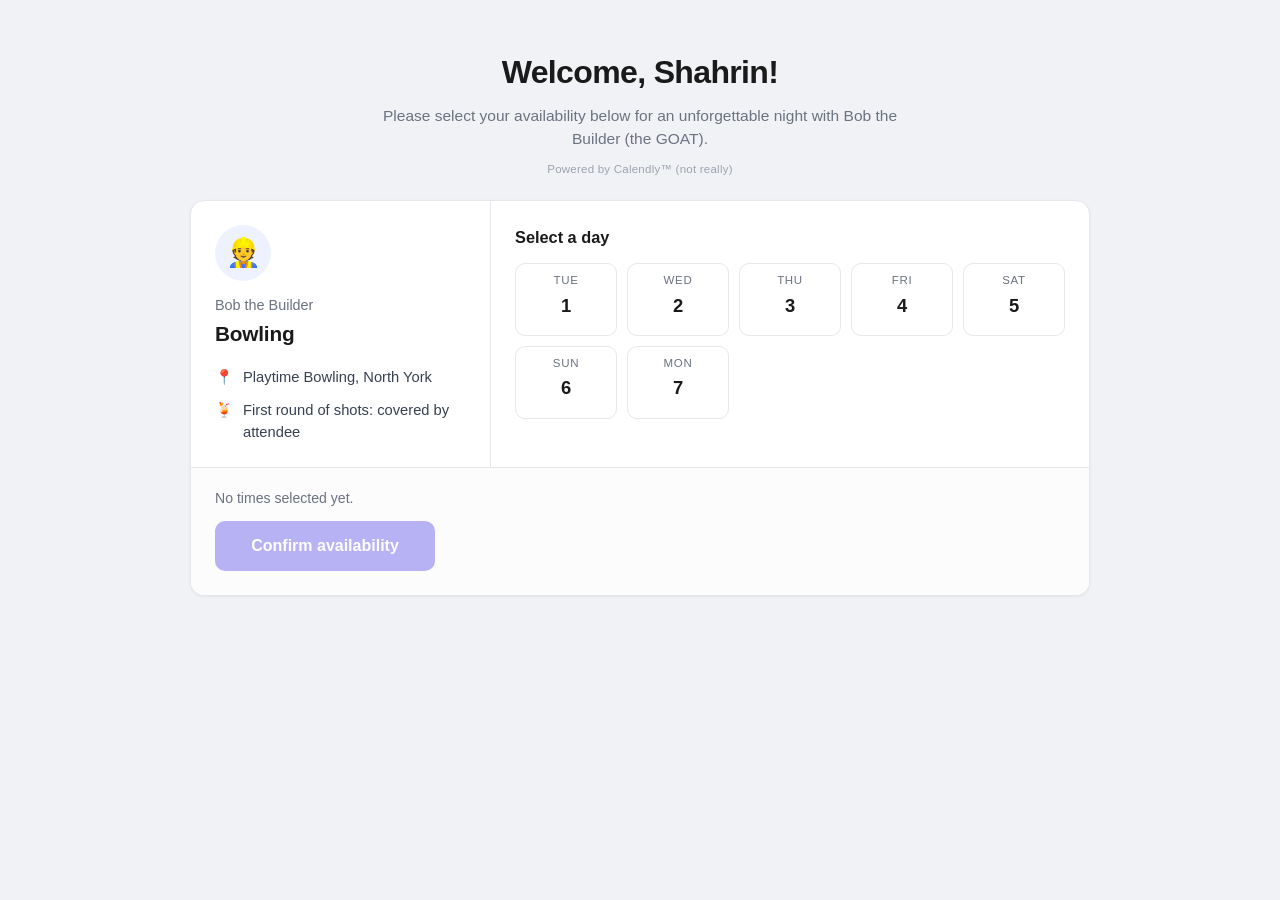
==== bowling/index.html @ 5fff3779 "Add bowling booking page" ====
<!DOCTYPE html>
<html lang="en">
<head>
<meta charset="utf-8">
<meta name="viewport" content="width=device-width, initial-scale=1">
<title>Bowling with Bob the Builder</title>
<style>
  :root{
    --accent:#4f46e5;
    --accent-soft:#eef2ff;
    --ink:#1a1a1a;
    --muted:#6b7280;
    --line:#e5e7eb;
    --bg:#f1f2f6;
  }
  *{box-sizing:border-box;-webkit-tap-highlight-color:transparent}
  body{
    margin:0;padding:20px 14px 48px;
    background:var(--bg);color:var(--ink);
    font-family:-apple-system,BlinkMacSystemFont,"Segoe UI",Roboto,Helvetica,Arial,sans-serif;
    line-height:1.5;
  }
  .wrap{max-width:900px;margin:0 auto}
  header{text-align:center;margin:8px 0 22px}
  h1{font-size:1.6rem;margin:0 0 8px;letter-spacing:-.02em}
  .sub{color:var(--muted);margin:0 auto;max-width:34em;font-size:.97rem}
  .fine{color:#9ca3af;font-size:.72rem;margin-top:10px;letter-spacing:.02em}
  .card{
    background:#fff;border:1px solid var(--line);border-radius:14px;
    box-shadow:0 1px 3px rgba(16,24,40,.06);overflow:hidden;
  }
  .grid{display:flex;flex-direction:column}
  .host{padding:24px;border-bottom:1px solid var(--line)}
  .avatar{
    width:56px;height:56px;border-radius:50%;background:var(--accent-soft);
    display:flex;align-items:center;justify-content:center;font-size:28px;margin-bottom:14px;
  }
  .hostname{color:var(--muted);font-size:.9rem;margin:0}
  .event{font-size:1.3rem;font-weight:650;margin:2px 0 16px;letter-spacing:-.01em}
  .meta{list-style:none;padding:0;margin:0;display:grid;gap:11px}
  .meta li{display:flex;gap:10px;font-size:.92rem;color:#374151;align-items:flex-start}
  .meta span.ico{flex:0 0 1.2em}
  .picker{padding:24px}
  .label{font-weight:650;font-size:1.02rem;margin:0 0 14px}
  .dates{display:grid;grid-template-columns:repeat(auto-fit,minmax(88px,1fr));gap:10px}
  .date{
    min-height:62px;border:1px solid var(--line);background:#fff;border-radius:10px;
    cursor:pointer;font:inherit;color:var(--ink);padding:8px 4px;
    display:flex;flex-direction:column;align-items:center;justify-content:center;gap:2px;
    transition:border-color .15s,background .15s;
  }
  .date .dow{font-size:.72rem;text-transform:uppercase;letter-spacing:.06em;color:var(--muted)}
  .date .num{font-size:1.15rem;font-weight:650}
  .date:hover{border-color:var(--accent);background:var(--accent-soft)}
  .date.open{border-color:var(--accent);background:var(--accent);color:#fff}
  .date.open .dow{color:rgba(255,255,255,.8)}
  .date.has{border-color:var(--accent)}
  .dot{width:5px;height:5px;border-radius:50%;background:var(--accent);margin-top:1px}
  .date.open .dot{background:#fff}
  .slots{margin-top:18px;display:none}
  .slots.show{display:block}
  .slots h3{font-size:.86rem;font-weight:650;color:var(--muted);margin:0 0 10px;text-transform:uppercase;letter-spacing:.05em}
  .slotgrid{display:grid;grid-template-columns:repeat(auto-fit,minmax(110px,1fr));gap:10px}
  .slot{
    min-height:46px;border:1px solid var(--accent);background:#fff;color:var(--accent);
    border-radius:10px;font:inherit;font-weight:600;cursor:pointer;
    transition:background .15s,color .15s;
  }
  .slot:hover{background:var(--accent-soft)}
  .slot.sel{background:var(--accent);color:#fff}
  .footer{padding:20px 24px 24px;border-top:1px solid var(--line);background:#fcfcfd}
  .count{font-size:.88rem;color:var(--muted);margin:0 0 12px;min-height:1.3em}
  .btn{
    width:100%;min-height:50px;border:0;border-radius:10px;background:var(--accent);color:#fff;
    font:inherit;font-weight:650;font-size:1rem;cursor:pointer;transition:opacity .15s;
  }
  .btn:disabled{opacity:.4;cursor:not-allowed}
  .btn.ghost{background:#fff;color:var(--accent);border:1px solid var(--accent);margin-top:12px}
  .done{padding:40px 24px;text-align:center;display:none}
  .done.show{display:block}
  .check{
    width:62px;height:62px;border-radius:50%;background:#ecfdf5;color:#059669;
    display:flex;align-items:center;justify-content:center;font-size:34px;margin:0 auto 18px;
  }
  .done h2{margin:0 0 8px;font-size:1.3rem;letter-spacing:-.01em}
  .done .list{
    list-style:none;padding:16px;margin:20px auto;max-width:360px;text-align:left;
    background:var(--accent-soft);border-radius:10px;display:grid;gap:8px;font-size:.93rem;
  }
  .done .note{color:var(--muted);font-size:.93rem;margin:0}
  .toast{
    position:fixed;left:50%;bottom:28px;transform:translate(-50%,20px);
    background:#111827;color:#fff;padding:10px 18px;border-radius:999px;font-size:.88rem;
    opacity:0;pointer-events:none;transition:opacity .2s,transform .2s;
  }
  .toast.show{opacity:1;transform:translate(-50%,0)}
  @media(min-width:760px){
    body{padding-top:40px}
    h1{font-size:2rem}
    .grid{flex-direction:row}
    .host{flex:0 0 300px;border-bottom:0;border-right:1px solid var(--line)}
    .picker{flex:1}
    .footer{padding:20px 24px 24px}
    .btn{width:auto;min-width:220px;padding:0 28px}
    .btn.ghost{margin-top:0;margin-left:12px}
  }
</style>
</head>
<body>
<div class="wrap">
  <header>
    <h1>Welcome, Shahrin!</h1>
    <p class="sub">Please select your availability below for an unforgettable night with Bob the Builder (the GOAT).</p>
    <p class="fine">Powered by Calendly&trade; (not really)</p>
  </header>

  <div class="card">
    <div id="booking">
      <div class="grid">
        <div class="host">
          <div class="avatar">&#128119;</div>
          <p class="hostname">Bob the Builder</p>
          <p class="event">Bowling</p>
          <ul class="meta">
            <li><span class="ico">&#128205;</span><span>Playtime Bowling, North York</span></li>
            <li><span class="ico">&#127865;</span><span>First round of shots: covered by attendee</span></li>
          </ul>
        </div>

        <div class="picker">
          <p class="label">Select a day</p>
          <div class="dates" id="dates"></div>
          <div class="slots" id="slots">
            <h3 id="slotsHead">Times</h3>
            <div class="slotgrid" id="slotgrid"></div>
          </div>
        </div>
      </div>
      <div class="footer">
        <p class="count" id="count">No times selected yet.</p>
        <button class="btn" id="confirm" disabled>Confirm availability</button>
      </div>
    </div>

    <div class="done" id="done">
      <div class="check">&#10003;</div>
      <h2>Booking request received.</h2>
      <ul class="list" id="picks"></ul>
      <p class="note">Bob has been notified. He is already practicing.</p>
      <button class="btn ghost" id="copy" style="max-width:260px;margin:20px auto 0;display:block">Copy my picks</button>
    </div>
  </div>
</div>

<div class="toast" id="toast">copied!</div>

<script>
const ENDPOINT = 'PASTE_APPS_SCRIPT_URL_HERE';

const DAYS = [
  {dow:'Tue', num:1, label:'Tue Dec 1'},
  {dow:'Wed', num:2, label:'Wed Dec 2'},
  {dow:'Thu', num:3, label:'Thu Dec 3'},
  {dow:'Fri', num:4, label:'Fri Dec 4'},
  {dow:'Sat', num:5, label:'Sat Dec 5'},
  {dow:'Sun', num:6, label:'Sun Dec 6'},
  {dow:'Mon', num:7, label:'Mon Dec 7'}
];
const TIMES = ['6:00 PM','7:00 PM','8:00 PM','9:00 PM'];

const picked = {};
DAYS.forEach(function(d){ picked[d.label] = []; });
let openDay = null;

const datesEl = document.getElementById('dates');
const slotsEl = document.getElementById('slots');
const slotgridEl = document.getElementById('slotgrid');
const slotsHead = document.getElementById('slotsHead');
const countEl = document.getElementById('count');
const confirmBtn = document.getElementById('confirm');

DAYS.forEach(function(d){
  const b = document.createElement('button');
  b.className = 'date';
  b.dataset.label = d.label;
  b.innerHTML = '<span class="dow">' + d.dow + '</span><span class="num">' + d.num + '</span>';
  const dot = document.createElement('span');
  dot.className = 'dot';
  dot.style.visibility = 'hidden';
  b.appendChild(dot);
  b.addEventListener('click', function(){ openDayView(d.label); });
  datesEl.appendChild(b);
});

function openDayView(label){
  openDay = label;
  Array.prototype.forEach.call(datesEl.children, function(el){
    el.classList.toggle('open', el.dataset.label === label);
  });
  slotsHead.textContent = label.replace('Dec', 'December') + ' — pick any that work';
  slotgridEl.innerHTML = '';
  TIMES.forEach(function(t){
    const s = document.createElement('button');
    s.className = 'slot' + (picked[label].indexOf(t) > -1 ? ' sel' : '');
    s.textContent = t;
    s.addEventListener('click', function(){
      const i = picked[label].indexOf(t);
      if (i > -1) { picked[label].splice(i, 1); s.classList.remove('sel'); }
      else { picked[label].push(t); s.classList.add('sel'); }
      refresh();
    });
    slotgridEl.appendChild(s);
  });
  slotsEl.classList.add('show');
  refresh();
}

function selection(){
  const out = [];
  DAYS.forEach(function(d){
    TIMES.forEach(function(t){
      if (picked[d.label].indexOf(t) > -1) out.push(d.label + ' — ' + t);
    });
  });
  return out;
}

function refresh(){
  Array.prototype.forEach.call(datesEl.children, function(el){
    const has = picked[el.dataset.label].length > 0;
    el.classList.toggle('has', has && !el.classList.contains('open'));
    el.querySelector('.dot').style.visibility = has ? 'visible' : 'hidden';
  });
  const n = selection().length;
  countEl.textContent = n === 0
    ? 'No times selected yet.'
    : n + (n === 1 ? ' time selected.' : ' times selected.');
  confirmBtn.disabled = n === 0;
}

function asText(){
  return 'Shahrin’s availability for bowling:\n' + selection().map(function(s){ return '• ' + s; }).join('\n');
}

confirmBtn.addEventListener('click', function(){
  const slots = selection();
  if (!slots.length) return;

  try {
    fetch(ENDPOINT, {
      method: 'POST',
      mode: 'no-cors',
      body: JSON.stringify({ name: 'Shahrin', slots: slots })
    });
  } catch (err) { /* opaque by design; confirmation shows regardless */ }

  const list = document.getElementById('picks');
  list.innerHTML = '';
  slots.forEach(function(s){
    const li = document.createElement('li');
    li.textContent = s;
    list.appendChild(li);
  });

  document.getElementById('booking').style.display = 'none';
  document.getElementById('done').classList.add('show');
  window.scrollTo({ top: 0, behavior: 'smooth' });
});

document.getElementById('copy').addEventListener('click', function(){
  const text = asText();
  const toast = document.getElementById('toast');
  function show(){
    toast.classList.add('show');
    setTimeout(function(){ toast.classList.remove('show'); }, 1600);
  }
  if (navigator.clipboard && navigator.clipboard.writeText) {
    navigator.clipboard.writeText(text).then(show, fallback);
  } else { fallback(); }
  function fallback(){
    const ta = document.createElement('textarea');
    ta.value = text;
    ta.style.position = 'fixed';
    ta.style.opacity = '0';
    document.body.appendChild(ta);
    ta.select();
    try { document.execCommand('copy'); } catch (e) {}
    document.body.removeChild(ta);
    show();
  }
});

refresh();
</script>
</body>
</html>
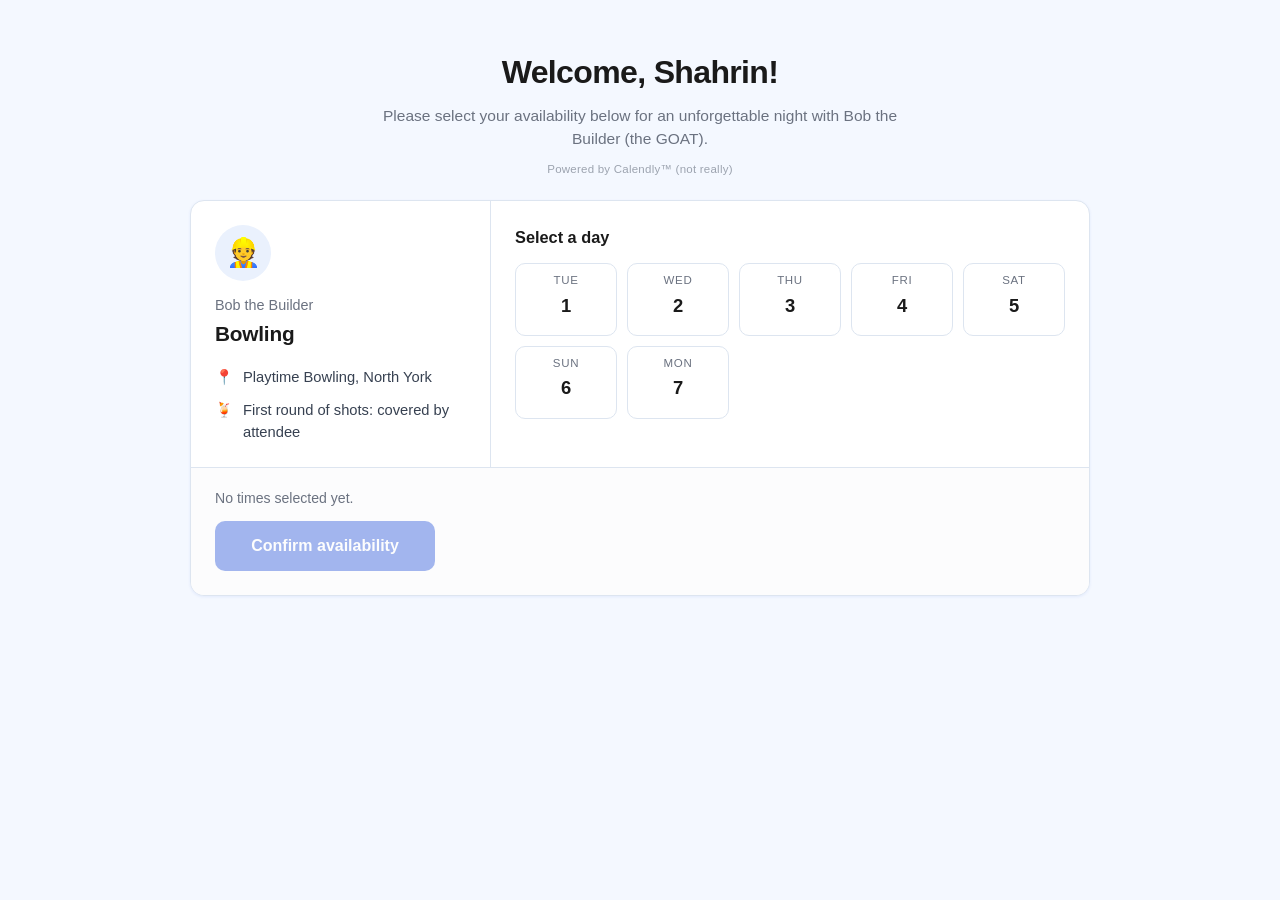
==== commit 96a0d9e0: "30-min slots, per-day windows, blue scheme" ====
--- a/bowling/index.html
+++ b/bowling/index.html
@@ -6,12 +6,12 @@
 <title>Bowling with Bob the Builder</title>
 <style>
   :root{
-    --accent:#4f46e5;
-    --accent-soft:#eef2ff;
+    --accent:#1d4ed8;
+    --accent-soft:#eaf1fd;
     --ink:#1a1a1a;
     --muted:#6b7280;
-    --line:#e5e7eb;
-    --bg:#f1f2f6;
+    --line:#dde5f0;
+    --bg:#f4f8ff;
   }
   *{box-sizing:border-box;-webkit-tap-highlight-color:transparent}
   body{
@@ -27,7 +27,7 @@
   .fine{color:#9ca3af;font-size:.72rem;margin-top:10px;letter-spacing:.02em}
   .card{
     background:#fff;border:1px solid var(--line);border-radius:14px;
-    box-shadow:0 1px 3px rgba(16,24,40,.06);overflow:hidden;
+    box-shadow:0 1px 3px rgba(29,78,216,.08);overflow:hidden;
   }
   .grid{display:flex;flex-direction:column}
   .host{padding:24px;border-bottom:1px solid var(--line)}
@@ -60,7 +60,7 @@
   .slots{margin-top:18px;display:none}
   .slots.show{display:block}
   .slots h3{font-size:.86rem;font-weight:650;color:var(--muted);margin:0 0 10px;text-transform:uppercase;letter-spacing:.05em}
-  .slotgrid{display:grid;grid-template-columns:repeat(auto-fit,minmax(110px,1fr));gap:10px}
+  .slotgrid{display:grid;grid-template-columns:repeat(auto-fit,minmax(104px,1fr));gap:10px}
   .slot{
     min-height:46px;border:1px solid var(--accent);background:#fff;color:var(--accent);
     border-radius:10px;font:inherit;font-weight:600;cursor:pointer;
@@ -79,7 +79,7 @@
   .done{padding:40px 24px;text-align:center;display:none}
   .done.show{display:block}
   .check{
-    width:62px;height:62px;border-radius:50%;background:#ecfdf5;color:#059669;
+    width:62px;height:62px;border-radius:50%;background:var(--accent-soft);color:var(--accent);
     display:flex;align-items:center;justify-content:center;font-size:34px;margin:0 auto 18px;
   }
   .done h2{margin:0 0 8px;font-size:1.3rem;letter-spacing:-.01em}
@@ -158,15 +158,28 @@
 const ENDPOINT = 'PASTE_APPS_SCRIPT_URL_HERE';
 
 const DAYS = [
-  {dow:'Tue', num:1, label:'Tue Dec 1'},
-  {dow:'Wed', num:2, label:'Wed Dec 2'},
-  {dow:'Thu', num:3, label:'Thu Dec 3'},
-  {dow:'Fri', num:4, label:'Fri Dec 4'},
-  {dow:'Sat', num:5, label:'Sat Dec 5'},
-  {dow:'Sun', num:6, label:'Sun Dec 6'},
-  {dow:'Mon', num:7, label:'Mon Dec 7'}
+  {dow:'Tue', num:1, label:'Tue Dec 1', from:18*60, to:21*60+30},
+  {dow:'Wed', num:2, label:'Wed Dec 2', from:19*60+30, to:21*60+30},
+  {dow:'Thu', num:3, label:'Thu Dec 3', from:20*60+30, to:21*60+30},
+  {dow:'Fri', num:4, label:'Fri Dec 4', from:19*60+30, to:21*60+30},
+  {dow:'Sat', num:5, label:'Sat Dec 5', from:16*60, to:21*60+30},
+  {dow:'Sun', num:6, label:'Sun Dec 6', from:12*60, to:21*60+30},
+  {dow:'Mon', num:7, label:'Mon Dec 7', from:18*60, to:21*60+30}
 ];
-const TIMES = ['6:00 PM','7:00 PM','8:00 PM','9:00 PM'];
+
+function fmt(mins){
+  let h = Math.floor(mins / 60), m = mins % 60;
+  const ap = h >= 12 ? 'PM' : 'AM';
+  h = h % 12; if (h === 0) h = 12;
+  return h + ':' + (m < 10 ? '0' + m : m) + ' ' + ap;
+}
+
+const TIMES_BY_DAY = {};
+DAYS.forEach(function(d){
+  const out = [];
+  for (let t = d.from; t <= d.to; t += 30) out.push(fmt(t));
+  TIMES_BY_DAY[d.label] = out;
+});
 
 const picked = {};
 DAYS.forEach(function(d){ picked[d.label] = []; });
@@ -199,7 +212,7 @@
   });
   slotsHead.textContent = label.replace('Dec', 'December') + ' — pick any that work';
   slotgridEl.innerHTML = '';
-  TIMES.forEach(function(t){
+  TIMES_BY_DAY[label].forEach(function(t){
     const s = document.createElement('button');
     s.className = 'slot' + (picked[label].indexOf(t) > -1 ? ' sel' : '');
     s.textContent = t;
@@ -218,7 +231,7 @@
 function selection(){
   const out = [];
   DAYS.forEach(function(d){
-    TIMES.forEach(function(t){
+    TIMES_BY_DAY[d.label].forEach(function(t){
       if (picked[d.label].indexOf(t) > -1) out.push(d.label + ' — ' + t);
     });
   });
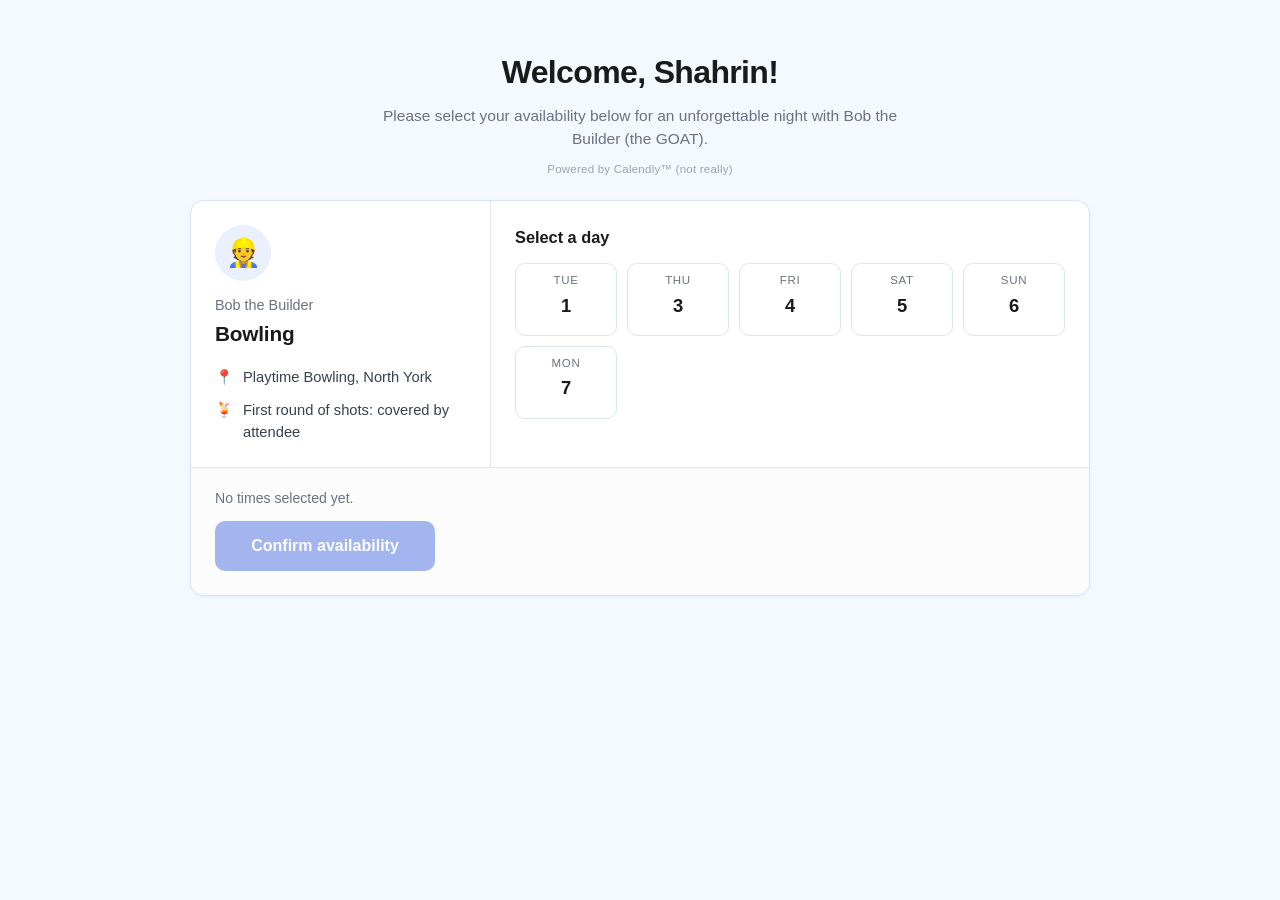
==== commit 7e95743a: "Remove Wed Dec 2 from available days" ====
--- a/bowling/index.html
+++ b/bowling/index.html
@@ -155,11 +155,10 @@
 <div class="toast" id="toast">copied!</div>
 
 <script>
-const ENDPOINT = 'PASTE_APPS_SCRIPT_URL_HERE';
+const ENDPOINT = 'https://script.google.com/macros/s/AKfycbwKlfSgL03c9ojdyU0VOgbidSIDBs5UpyONxhGwacdzscOz-DCj0AxfOUiU-Wn13MMu8w/exec';
 
 const DAYS = [
   {dow:'Tue', num:1, label:'Tue Dec 1', from:18*60, to:21*60+30},
-  {dow:'Wed', num:2, label:'Wed Dec 2', from:19*60+30, to:21*60+30},
   {dow:'Thu', num:3, label:'Thu Dec 3', from:20*60+30, to:21*60+30},
   {dow:'Fri', num:4, label:'Fri Dec 4', from:19*60+30, to:21*60+30},
   {dow:'Sat', num:5, label:'Sat Dec 5', from:16*60, to:21*60+30},
